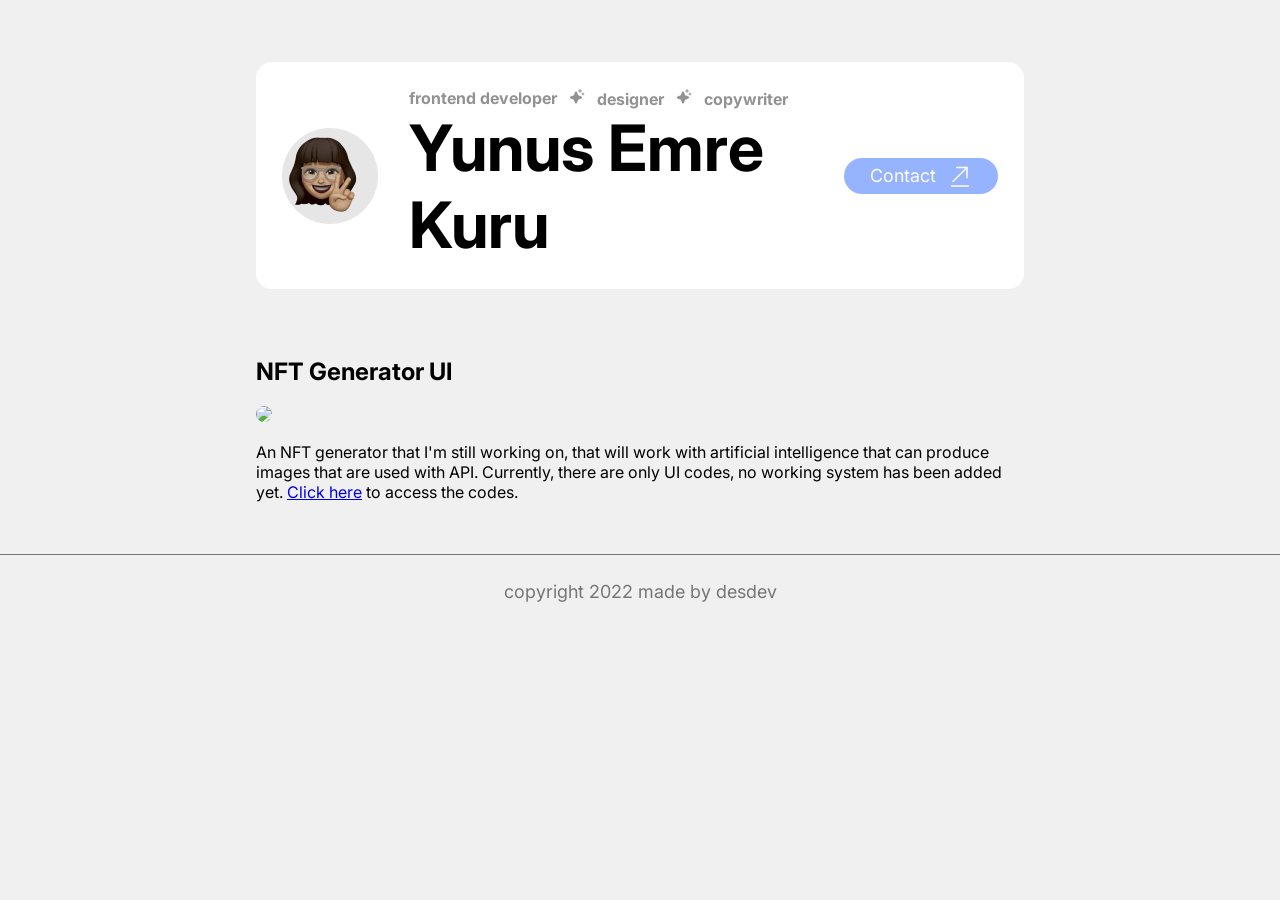
==== pages/nftgenerator.html @ 3e7c100e "Initial commit" ====
<!DOCTYPE html>
<html lang="en">
<head>
    <meta charset="UTF-8">
    <meta http-equiv="X-UA-Compatible" content="IE=edge">
    <meta name="viewport" content="width=device-width, initial-scale=1.0">
    <title>Yunus Emre Kuru - NFT Generator</title>


    <!-- Open Graph / Facebook -->
    <meta property="og:type" content="website">
    <meta property="og:url" content="#">
    <meta property="og:title" content="Yunus Emre Kuru - Yunus Emre Kuru Personal Website">
    <meta property="og:description" content="Yunus Emre Kuru - Yunus Emre Kuru Personal Website">

    <!-- Twitter -->
    <meta property="twitter:card" content="summary_large_image">
    <meta property="twitter:url" content="#">
    <meta property="twitter:title" content="Yunus Emre Kuru - Yunus Emre Kuru Personal Website">
    <meta property="twitter:description" content="Yunus Emre Kuru - Yunus Emre Kuru Personal Website">

    <!--CSS-->
    <link rel="stylesheet" href="../assets/main/style.css">
</head>
<body>
    <header class="header">
        <div class="header__left">
            <img src="../assets/images/pp.png" alt="profile-pic" class="header__img">
            <div class="header__texts">
                <div class="header__texts-light">
                    <span class="frontend-text">frontend developer</span>
                    <span class="header__texts-light--icon">designer</span>
                    <span class="header__texts-light--icon">copywriter</span>
                </div>
                <span class="header__texts-title">Yunus Emre Kuru</span>
            </div>
        </div>
        <a href="https://t.me/des4perf" class="header__contact">Contact <img src="../assets/images/icons/send.svg"></a>
    </header>

    <div class="contents">
        <div class="projectDetails">
            <h2 class="projectDetails__title">NFT Generator UI</h2>
            <img src="../assets/images/projects/nft-generator.png">
            <p class="protjectDetails__p">
                An NFT generator that I'm still working on, that will work with artificial intelligence 
                that can produce images that are used with API. Currently, there are only UI codes, 
                no working system has been added yet. <a href="https://github.com/des4dev/nft-generator" target="_blank">Click here</a> to access the codes.
            </p>
        </div>
    </div>

    <footer class="footer">
        <span class="footer__text">copyright 2022 made by desdev</span>
    </footer>
</body>
</html>
---- assets/main/style.css ----
@import url('https://fonts.googleapis.com/css2?family=Inter&display=swap');

body {
    background-color: #F0F0F0;
    margin: 0px;
    font-family: 'Inter', sans-serif;
    display: flex;
    flex-direction: column;
    justify-content: center;
    align-items: center;
}
.dark-mode {
    background-color: black;
    color: white;
}
.header {
    display: flex;
    flex-direction: row;
    justify-content: space-between;
    align-items: center;
    padding: 26px;
    width: 60%;
    background-color: #FFFFFF;
    border-radius: 16px;
    margin-top: 62px;
    box-sizing: border-box;
}
.header__left {
    display: flex;
    flex-direction: row;
    align-items: center;
    gap: 31px;
}
.header__texts-light {
    display: flex;
    flex-direction: row;
    flex-wrap: wrap;
    align-items: center;
    gap: 12px;
    font-weight: 700;
    font-size: 16px;
    line-height: 19px;
    color: #929292;
}
.header__texts-light--icon::before {
    content: url('../images/icons/spark.svg');
    margin-right: 12px;
}
.header__texts-title {
    font-weight: 700;
    font-size: 64px;
    line-height: 77px;
    color: #000000;
}
.header__contact {
    display: flex;
    flex-direction: row;
    align-items: center;
    background-color: #95B3FF;
    padding: 6px 26px 6px 26px;
    border-radius: 26px;
    gap: 12px;
    text-decoration: none;
    font-weight: 400;
    font-size: 18px;
    line-height: 22px;
    color: #FFFFFF;
}
.header__contact:hover {
    box-shadow: 4px 4px 0px #302B63;
    transition: 300ms;
}
.social {
    display: flex;
    flex-direction: row;
    justify-content: space-between;
    align-items: center;
    margin-top: 16px;
    padding: 8px 26px 8px 26px;
    width: 60%;
    background-color: #FFFFFF;
    border-radius: 16px;
    box-sizing: border-box;
}
.soical__nav {
    display: flex;
    flex-direction: row;
    align-items: center;
    gap: 26px;
}
.soical__nav a {
    padding: 8px;
}
.soical__nav a:hover {
    border-radius: 8px;
    background-color: #f7f7f7;
    transition: 300ms;
}
.darkmode__button {
    padding: 8px 41px;
    background-color: #F0F0F0;
    border: none;
    border-radius: 26px;
    font-style: normal;
    font-weight: 400;
    font-size: 16px;
    line-height: 19px;
}
.darkmode__button:hover {
    box-shadow: 4px 4px 0px rgba(0, 0, 0, 0.25);
    transition: 300ms;
}
.contents {
    display: flex;
    flex-direction: column;
    width: 60%;
    margin-top: 48px;
    box-sizing: border-box;
    gap: 36px;
    padding-bottom: 36px;
}
.contents__cards {
    display: flex;
    flex-direction: row;
    justify-content: space-between;
    align-items: center;
    flex-wrap: wrap;
}
.contents__card {
    display: flex;
    flex-direction: column;
    width: 500px;
}
.contents__card-img {
    width: 500px;
    border-radius: 16px 16px 0px 0px;
}
.contents__card-texts {
    display: flex;
    flex-direction: row;
    align-items: center;
    justify-content: space-between;
    padding: 8px 16px 8px 16px;
    background-color: #FFFFFF;
    border-radius: 0px 0px 16px 16px;
    margin-top: -6px;
}
.contents__card-texts span {
    font-weight: 600;
    font-size: 18px;
    line-height: 22px;
    color: #000000;    
}
.projectDetails img {
    width: 100%;
    border-radius: 16px;
}
.protjectDetails__p {
    width: 100%;
    font-size: 16px;
}
.footer {
    display: flex;
    flex-direction: column;
    align-items: center;
    justify-content: center;
    width: 100%;
    border-top: 1px solid #757575;
    color: #757575;
    padding: 26px 0px 26px 0px;
}
.footer span {
    display: flex;
    flex-direction: row;
    align-items: center;
    font-size: 18px;
}
@media only screen and (max-width: 1700px) {
    .contents {
        width: 60%;
    }
    .contents__cards {
        gap: 36px;
    }
    .contents__card {
        width: 60%;
    }
    .contents__card-img {
        width: 100%;
    }
}
@media only screen and (max-width: 1090px) {
    .header {
        width: 70%;
    } 
    .social {
        width: 70%;
    }
    .contents {
        width: 70%;
    }
    .contents__card {
        width: 70%;
    }
    .contents__card-img {
        width: 100%;
    }
}
@media only screen and (max-width: 925px) {
    .header {
        width: 80%;
    } 
    .social {
        width: 80%;
    }
    .contents {
        width: 80%;
    }
    .contents__card {
        width: 80%;
    }
    .contents__card-img {
        width: 100%;
    }
}
@media only screen and (max-width: 820px) {
    .header {
        width: 90%;
        flex-wrap: wrap;
        justify-content: center;
        gap: 36px;
        margin-top: 16px;
    }
    .header__left {
        flex-wrap: wrap;
        align-items: center;
        justify-content: center;
    }
    .header__texts  {
        display: flex;
        flex-direction: column;
        justify-content: center;
        align-items: center;
    }
    .header__texts-light {
        justify-content: center;
        align-items: center;
    }
    .header__texts-title {
        text-align: center;
        justify-content: center;
        align-items: center;
    }
    .social {
        width: 90%;
        padding: 6px 16px 6px 16px;
    }
    .soical__nav {
        gap: 6px;
    }
    .soical__nav a img {
        width: 16px;
        height: 16px;
    }
    .contents {
        width: 90%;
    }
    .contents__cards {
        gap: 36px;
    }
    .contents__card {
        width: 90%;
    }
    .contents__card-img {
        width: 100%;
    }
}
@media only screen and (max-width: 600px) {
    .contents__cards {
        flex-wrap: wrap;
    }
    .contents__card {
        width: 90%;
    }
    .contents__card-img {
        width: 100%;
    }
    .darkmode__button {
        padding: 8px 16px;
    }
    .projectDetails img {
        width: 100%;
    }
}
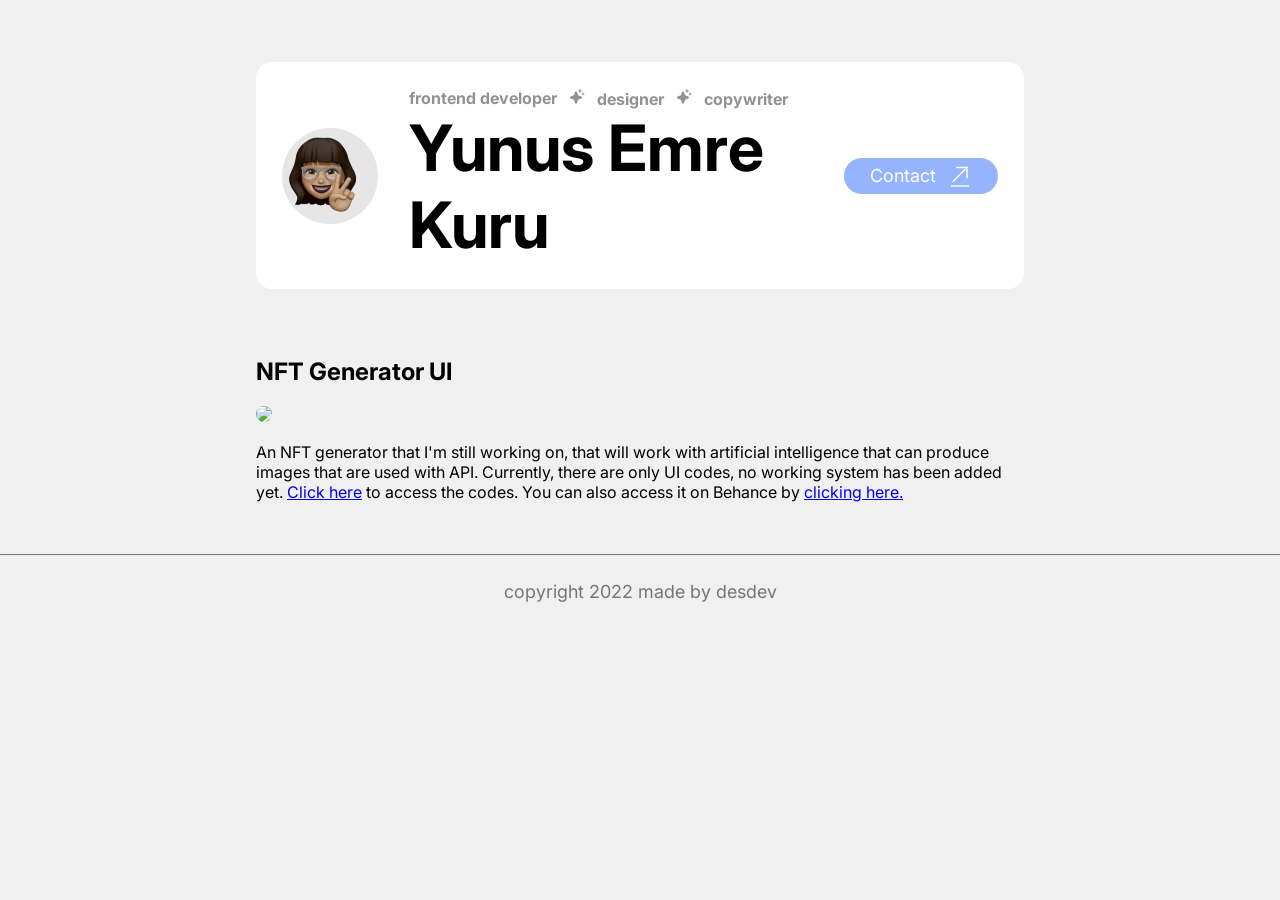
==== commit 38e36413: "behance link added" ====
--- a/pages/nftgenerator.html
+++ b/pages/nftgenerator.html
@@ -46,6 +46,7 @@
                 An NFT generator that I'm still working on, that will work with artificial intelligence 
                 that can produce images that are used with API. Currently, there are only UI codes, 
                 no working system has been added yet. <a href="https://github.com/des4dev/nft-generator" target="_blank">Click here</a> to access the codes.
+                You can also access it on Behance by <a href="https://www.behance.net/gallery/158210653/AI-NFT-Genarator-Consept" target="_blank"> clicking here. </a>
             </p>
         </div>
     </div>
@@ -54,4 +55,4 @@
         <span class="footer__text">copyright 2022 made by desdev</span>
     </footer>
 </body>
-</html>+</html>
